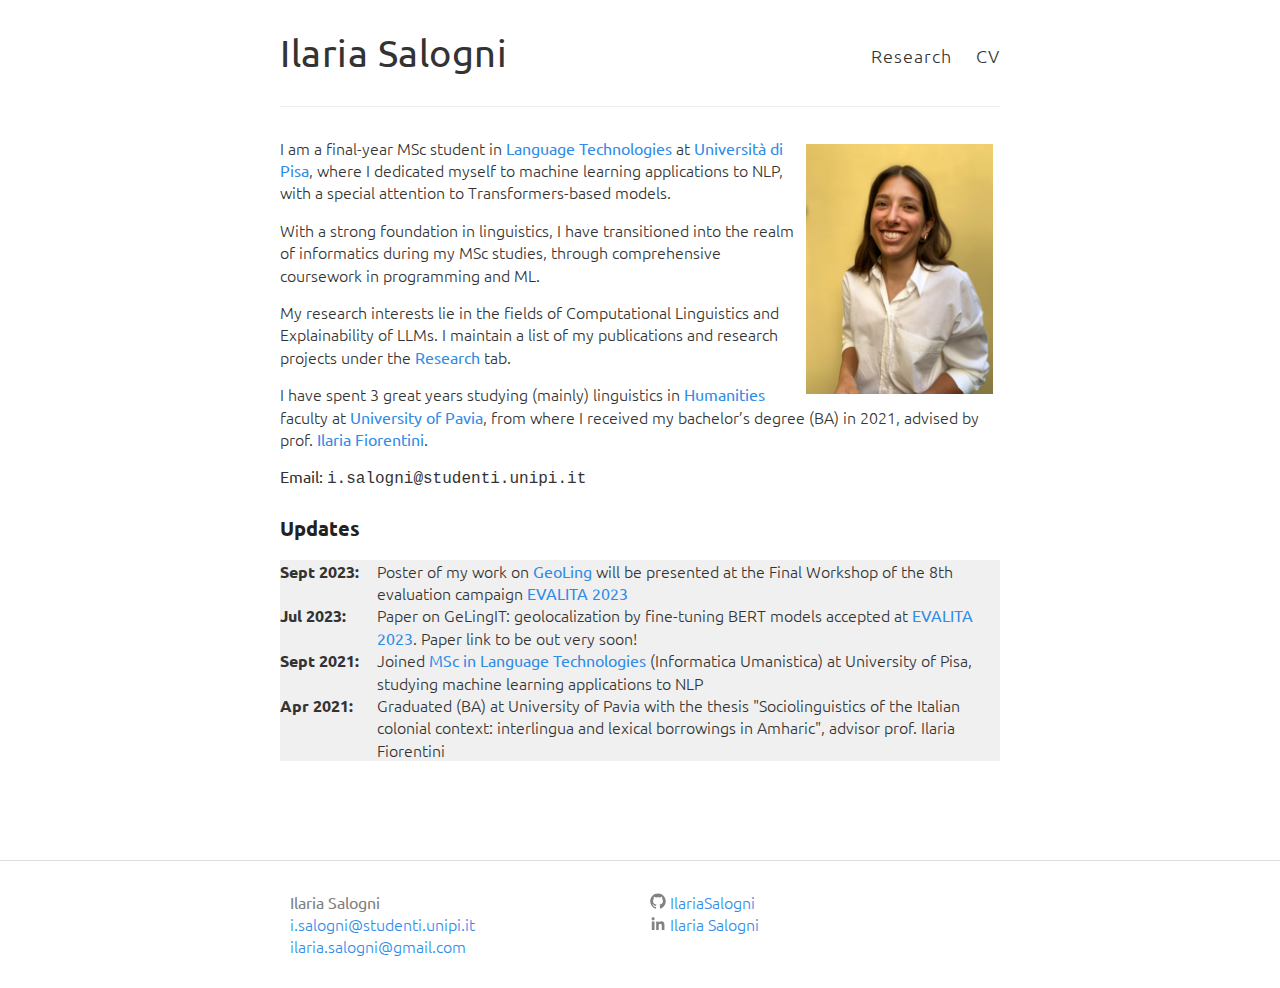
==== index.html @ 6241a62d "Update index.html" ====
<!DOCTYPE html>
<html>
  <head>
    <title>Ilaria Salogni</title>
    <base target="_blank">

        <meta charset="utf-8" />
    <meta content='text/html; charset=utf-8' http-equiv='Content-Type'>
    <meta http-equiv='X-UA-Compatible' content='IE=edge'>
    <meta name='viewport' content='width=device-width, initial-scale=1.0, maximum-scale=1.0'>    
    <meta name="author" content="Ilaria Salogni" />


    <link rel="stylesheet" type="text/css" href="styles.css" />
    <link href="https://fonts.googleapis.com/css?family=Ubuntu:300,400,300italic,400italic|Raleway:500,100,300" rel="stylesheet">
    <link rel="alternate" type="application/rss+xml" title="Ilaria Salogni - MSc Student in Language Technologies, Università di Pisa" href="/feed.xml" />
    <link rel="icon" type="image/png" href="files/@macadammonkey.jpg">
    <!-- Created with Jekyll Now - http://github.com/barryclark/jekyll-now -->
  </head>

  <body>
    <div class="wrapper-masthead">
      <div class="container">
        <header class="masthead clearfix">
          
          <div class="site-info">
            <h1 class="site-name"><a href="/" target="_self">Ilaria Salogni</a></h1>
          </div>

          <nav>
            <!-- <a href="/about" target="_self">About</a> -->
            <a href="/research" target="_self">Research</a>
            <a href="/files/CV.pdf">CV</a>
          </nav>
        </header>
      </div>
    </div>

    <div id="main" role="main" class="container">
      <article class="page">

  <h1></h1>

  <div class="entry">
    <p><img src="/files/profileUpdated.jpeg" alt="Profile Picture" style="float: right;margin-right: 7px;margin-top: 7px;margin-left: 7px;height: 250px;border: 5" />
      I am a final-year MSc student in <a href="https://infouma.fileli.unipi.it/laurea-magistrale/percorsi-formativi/tlin/">Language Technologies</a> at  <a href="https://www.unipi.it/">Università di Pisa</a>, where I dedicated myself to machine learning applications to NLP, with a special attention to Transformers-based models. 
      <p>With a strong foundation in linguistics, I have transitioned into the realm of informatics during my MSc studies, through comprehensive coursework in programming and ML. </p>
      <p> My research interests lie in the fields of Computational Linguistics and Explainability of LLMs. I maintain a list of my publications and research projects under the <a href="https://archiki.github.io/research" target="_self">Research</a> tab. </p>
      <p>I have spent 3 great years studying (mainly) linguistics in <a href="https://studiumanistici.unipv.it/?pagina=p&titolo=Lettere">Humanities</a> faculty at <a href="https://educationaround.org/unipv/">University of Pavia</a>, from where I received my bachelor’s degree (BA) in 2021, advised by prof. <a href="https://studiumanistici.unipv.it/?pagina=docenti&id=2396"  target="_self">Ilaria Fiorentini</a>. </p>

<p><strong>Email:</strong> <tt>i.salogni@studenti.unipi.it</tt></p>

<h3 id="updates">Updates</h3>


<div style="height:250px;overflow:auto;">
<table bgcolor=#F0F0F0>
<col width="100px" />
<col width="650px" />

<tr><td><b>Sept 2023:</b></td><td>Poster of my work on <a href="https://github.com/IlariaSalogni/GeoLing/blob/main/SalogniEvalita.pdf">GeoLing</a> will be presented at the Final Workshop of the 8th evaluation campaign <a href="https://www.evalita.it/campaigns/evalita-2023/"> EVALITA 2023</a></td></tr>
<tr><td><b>Jul 2023:</b></td><td>Paper on GeLingIT: geolocalization by fine-tuning BERT models accepted at <a href="https://www.evalita.it/">EVALITA 2023</a>. Paper link to be out very soon!</td></tr>
<tr><td><b>Sept 2021:</b></td><td>Joined <a href="https://www.cse.iitb.ac.in/~pjyothi/csalt/">MSc in Language Technologies</a>  (Informatica Umanistica) at University of Pisa, studying machine learning applications to NLP</td></tr>
<tr><td><b>Apr 2021:</b></td><td>Graduated (BA) at University of Pavia with the thesis "Sociolinguistics of the Italian colonial context: interlingua and lexical borrowings in Amharic", advisor prof. Ilaria Fiorentini</td></tr>
</table></div>


  </div>
</article>

    </div>



<div class="wrapper-footer">
      <div class="container">
        <footer class="footer">
<!-- <div style="float:left;color:#808080">Ilaria Salogni<br style="clear:both" /> </div> -->
<div class="row">
<div class="column"><a style="float:left;color:#808080"><span>Ilaria Salogni</span></a>
<br style="clear:both" />
<a href="mailto:i.salogni@studenti.unipi.it" style="float:left;font-weight:lighter;"><span>i.salogni@studenti.unipi.it</span></a>
<br style="clear:both" />
<a href="mailto:ilaria.salogni@gmail.com" style="float:left;font-weight:lighter;"><span>ilaria.salogni@gmail.com</span></a>
</div>
<!-- <div class="row"> -->
<div class="column">
<a href="https://github.com/IlariaSalogni" style="float:left;font-weight:lighter;"><span class="icon icon--github"><svg x="0px" y="0px" width="16px" height="16px" viewBox="0 0 16 16"><path fill="#828282" d="M7.999,0.431c-4.285,0-7.76,3.474-7.76,7.761 c0,3.428,2.223,6.337,5.307,7.363c0.388,0.071,0.53-0.168,0.53-0.374c0-0.184-0.007-0.672-0.01-1.32 c-2.159,0.469-2.614-1.04-2.614-1.04c-0.353-0.896-0.862-1.135-0.862-1.135c-0.705-0.481,0.053-0.472,0.053-0.472 c0.779,0.055,1.189,0.8,1.189,0.8c0.692,1.186,1.816,0.843,2.258,0.645c0.071-0.502,0.271-0.843,0.493-1.037 C4.86,11.425,3.049,10.76,3.049,7.786c0-0.847,0.302-1.54,0.799-2.082C3.768,5.507,3.501,4.718,3.924,3.65 c0,0,0.652-0.209,2.134,0.796C6.677,4.273,7.34,4.187,8,4.184c0.659,0.003,1.323,0.089,1.943,0.261 c1.482-1.004,2.132-0.796,2.132-0.796c0.423,1.068,0.157,1.857,0.077,2.054c0.497,0.542,0.798,1.235,0.798,2.082 c0,2.981-1.814,3.637-3.543,3.829c0.279,0.24,0.527,0.713,0.527,1.437c0,1.037-0.01,1.874-0.01,2.129 c0,0.208,0.14,0.449,0.534,0.373c3.081-1.028,5.302-3.935,5.302-7.362C15.76,3.906,12.285,0.431,7.999,0.431z"/></svg>
</span><span class="username">IlariaSalogni</span></a>
<br style="clear:both" />
<a href="https://www.linkedin.com/in/ilaria-salogni-6099b8206/" style="float:left;font-weight:lighter;"><span class="icon icon--linkedin"><svg  x="0px" y="0px" width="16px" height="16px" viewBox="0 -20 512 512"><path fill="#828282" d="M150.65,100.682c0,27.992-22.508,50.683-50.273,50.683c-27.765,0-50.273-22.691-50.273-50.683
    C50.104,72.691,72.612,50,100.377,50C128.143,50,150.65,72.691,150.65,100.682z M143.294,187.333H58.277V462h85.017V187.333z
    M279.195,187.333h-81.541V462h81.541c0,0,0-101.877,0-144.181c0-38.624,17.779-61.615,51.807-61.615
    c31.268,0,46.289,22.071,46.289,61.615c0,39.545,0,144.181,0,144.181h84.605c0,0,0-100.344,0-173.915
    s-41.689-109.131-99.934-109.131s-82.768,45.369-82.768,45.369V187.333z"/></svg></span><span class="username">&nbsp;Ilaria Salogni</span></a>
<br style="clear:both" />

</div>
</div>


        </footer>
      </div>
    </div>
   

  </body>
</html>
---- styles.css ----
/***************/
/* MEYER RESET */
/***************/
html, body, div, span, applet, object, iframe,
h1, h2, h3, h4, h5, h6, p, blockquote, pre,
a, abbr, acronym, address, big, cite, code,
del, dfn, em, img, ins, kbd, q, s, samp,
small, strike, strong, sub, sup, tt, var,
b, u, i, center,
dl, dt, dd, ol, ul, li,
fieldset, form, label, legend,
table, caption, tbody, tfoot, thead, tr, th, td,
article, aside, canvas, details, embed,
figure, figcaption, footer, header, hgroup,
menu, nav, output, ruby, section, summary,
time, mark, audio, video {
  margin: 0;
  padding: 0;
  border: 0;
  font-size: 100%;
  font: inherit;
  vertical-align: baseline;
}

article, aside, details, figcaption, figure,
footer, header, hgroup, menu, nav, section {
  display: block;
}

body {
  line-height: 1;
}

ol, ul {
  list-style: none;
}

blockquote, q {
  quotes: none;
}

blockquote:before, blockquote:after,
q:before, q:after {
  content: '';
  content: none;
}

table {
  border-collapse: collapse;
  border-spacing: 0;
}

*, *:before, *:after {
  -moz-box-sizing: border-box;
  -webkit-box-sizing: border-box;
  box-sizing: border-box;
}

/**************/
/* BASE RULES */
/**************/
html {
  font-size: 100%;
}
font-family: 'Ubuntu', serif;
@font-face {
	font-family: 'Ubuntu';
}

@font-face {
	font-family: 'Ubuntu';
}

body {
  background: #fff;
  font: 16px/1.4 'Ubuntu';
  font-weight: lighter;
  color: #333;
}

.container {
  margin: 0 auto;
  max-width: 740px;
  padding: 0 10px;
  width: 100%;
}



h1, h2, h3, h4, h5, h6 {
  font-family: 'Ubuntu';
  color: #222;
  font-weight: bold;
  line-height: 1.7;
  margin: 1em 0 15px;
  padding: 0;
}
@media screen and (max-width: 640px) {
  h1, h2, h3, h4, h5, h6 {
    line-height: 1.4;
  }
}

h1 {
  font-size: 30px;
}
h1 a {
  color: inherit;
}

h2 {
  font-size: 24px;
}

h3 {
  font-size: 20px;
}

h4 {
  font-size: 18px;
  color: #666;
}


p {
  margin: 15px 0;
}

a {
  color: #318CE7; 
  /*#007bff;*/
  text-decoration: none;
  font-weight: bolder;
  cursor: pointer;
}
a:hover, a:active {
  color: #0039a6;
  font-weight: bold;
  text-decoration: none; 
  /*#4183C4;*/
}

tt {
  font-family: "Lucida Console", "Menlo", "Monaco", "Courier",
               monospace;
}


ul, ol {
  margin: 15px 0;
  padding-left: 30px;
}

ul {
  list-style-type: disc;
}

ol {
  list-style-type: decimal;
}

ol ul, ul ol, ul ul, ol ol {
  margin: 0;
}

ul ul, ol ul {
  list-style-type: circle;
}

em, i {
  font-style: italic;
}

sc {
  font-variant-caps: small-caps;
}  

small {
  font-size: smaller;
}

strong {
  font-weight: bolder;
}

b {
  font-weight: bold;
}
.column {
  float: left;
  /*width:-webkit-calc(35% - (30px / 2));width:calc(35% - (30px / 2))*/
  width: 50%;
  padding: 10px;
}

/* On screens that are 992px wide or less, go from four columns to two columns */
/* On screens that are 600px wide or less, make the columns stack on top of each other instead of next to each other */
@media screen and (max-width: 600px) {
  .column {
    width: 100%;
    padding: 10px;
  }
}



/* Clear floats after the columns */
.row:after {
  content: "";
  display: table;
  clear: both;
}

img {
  max-width: 100%;
}

.gmnoprint img {
  max-width: none;
}

.date {
  font-style: italic;
  color: #666;
}

::-moz-selection {
  color: #000;
  background: #eee;
}

::selection {
  color: #000;
  background: #eee;
}

.clearfix:before,
.clearfix:after {
  content: " ";
  display: table;
}

.clearfix:after {
  clear: both;
}

/*********************/
/* LAYOUT / SECTIONS */
/*********************/
.wrapper-masthead {
  margin-bottom: 30px;
}

.masthead {
  padding: 20px 0;
  border-bottom: 1px solid #eee;
}
@media screen and (max-width: 640px) {
  .masthead {
    text-align: center;
  }
}

.site-avatar {
  float: left;
  width: 70px;
  height: 70px;
  margin-right: 15px;
}
@media screen and (max-width: 640px) {
  .site-avatar {
    float: none;
    display: block;
    margin: 0 auto;
  }
}
.site-avatar img {
  border-radius: 5px;
}

.site-info {
  float: left;
}
@media screen and (max-width: 640px) {
  .site-info {
    float: none;
    display: block;
    margin: 0 auto;
  }
}

.site-name {
  margin: 0;
  color: #333;
  cursor: pointer;
  font-family: 'Ubuntu';
  font-weight: 300;
  font-size: 38px;
  letter-spacing: 0.5px;
}

.site-description {
  margin: -5px 0 0 0;
  color: #666;
  font-size: 16px;
}
@media screen and (max-width: 640px) {
  .site-description {
    margin: 3px 0;
  }
}

nav {
  float: right;
  margin-top: 23px;
  font-family: 'Ubuntu';
  font-size: 18px;
}
@media screen and (max-width: 640px) {
  nav {
    float: none;
    margin-top: 9px;
    display: block;
    font-size: 16px;
  }
}
nav a {
  margin-left: 20px;
  color: #333;
  text-align: right;
  font-weight: 300;
  letter-spacing: 1px;
}
@media screen and (max-width: 640px) {
  nav a {
    margin: 0 10px;
    color: #318CE7;
  }
}

.posts > .post {
  padding-bottom: 2em;
  border-bottom: 1px solid #eee;
}

.posts > .post:last-child {
  padding-bottom: 1em;
  border-bottom: none;
}

.post blockquote {
  margin: 1.8em .8em;
  border-left: 2px solid #666;
  padding: 0.1em 1em;
  color: #666;
  font-size: 22px;
  font-style: italic;
}
.post .comments {
  margin-top: 10px;
}
.post .read-more {
  text-transform: uppercase;
  font-size: 15px;
}

.wrapper-footer {
  margin-top: 50px;
  border-top: 1px solid #ddd;
  background-color: #fff;
}

footer {
  padding: 20px 0;
  text-align: center;
  font-weight: lighter;
}

.highlight {
  background-color: #efefef;
  padding: 7px 7px 7px 10px;
  border: 1px solid #ddd;
  -moz-box-shadow: 3px 3px rgba(0, 0, 0, 0.1);
  -webkit-box-shadow: 3px 3px rgba(0, 0, 0, 0.1);
  box-shadow: 3px 3px rgba(0, 0, 0, 0.1);
  margin: 20px 0 20px 0;
  overflow: scroll;
}

.button {
  background-color: #318CE7; /* Green */
  border: none;
  color: white;
  padding: 3px 12px;
  text-align: center;
  text-decoration: none;
  display: inline-block;
  font-size: 14px;
  margin: 1px 1px;
  border-radius: 8px;
  transition-duration: 0.4s;
  cursor: pointer;
}

.button1 {
  background-color: maroon; 
  color: white; 
  border: 2px solid #318CE7;
}

.button1:hover {
  background-color: maroon;
  color: white;
  font-weight:bolder;
}

.button2 {
  background-color: #c9620c; 
  color: white; 
  cursor: auto;
  border: 4px solid #c9620c;
}


code {
  font-family: 'Bitstream Vera Sans Mono','Courier', monospace;
}

.highlight .c {
  color: #586E75;
}

/* Comment */
.highlight .err {
  color: #93A1A1;
}

/* Error */
.highlight .g {
  color: #93A1A1;
}

/* Generic */
.highlight .k {
  color: #859900;
}

/* Keyword */
.highlight .l {
  color: #93A1A1;
}

/* Literal */
.highlight .n {
  color: #93A1A1;
}

/* Name */
.highlight .o {
  color: #859900;
}

/* Operator */
.highlight .x {
  color: #CB4B16;
}

/* Other */
.highlight .p {
  color: #93A1A1;
}

/* Punctuation */
.highlight .cm {
  color: #586E75;
}

/* Comment.Multiline */
.highlight .cp {
  color: #859900;
}

/* Comment.Preproc */
.highlight .c1 {
  color: #586E75;
}

/* Comment.Single */
.highlight .cs {
  color: #859900;
}

/* Comment.Special */
.highlight .gd {
  color: #2AA198;
}

/* Generic.Deleted */
.highlight .ge {
  color: #93A1A1;
  font-style: italic;
}

/* Generic.Emph */
.highlight .gr {
  color: #DC322F;
}

/* Generic.Error */
.highlight .gh {
  color: #CB4B16;
}

/* Generic.Heading */
.highlight .gi {
  color: #859900;
}

/* Generic.Inserted */
.highlight .go {
  color: #93A1A1;
}

/* Generic.Output */
.highlight .gp {
  color: #93A1A1;
}

/* Generic.Prompt */
.highlight .gs {
  color: #93A1A1;
  font-weight: bold;
}

/* Generic.Strong */
.highlight .gu {
  color: #CB4B16;
}

/* Generic.Subheading */
.highlight .gt {
  color: #93A1A1;
}

/* Generic.Traceback */
.highlight .kc {
  color: #CB4B16;
}

/* Keyword.Constant */
.highlight .kd {
  color: #268BD2;
}

/* Keyword.Declaration */
.highlight .kn {
  color: #859900;
}

/* Keyword.Namespace */
.highlight .kp {
  color: #859900;
}

/* Keyword.Pseudo */
.highlight .kr {
  color: #268BD2;
}

/* Keyword.Reserved */
.highlight .kt {
  color: #DC322F;
}

/* Keyword.Type */
.highlight .ld {
  color: #93A1A1;
}

/* Literal.Date */
.highlight .m {
  color: #2AA198;
}

/* Literal.Number */
.highlight .s {
  color: #2AA198;
}

/* Literal.String */
.highlight .na {
  color: #93A1A1;
}

/* Name.Attribute */
.highlight .nb {
  color: #B58900;
}

/* Name.Builtin */
.highlight .nc {
  color: #268BD2;
}

/* Name.Class */
.highlight .no {
  color: #CB4B16;
}

/* Name.Constant */
.highlight .nd {
  color: #268BD2;
}

/* Name.Decorator */
.highlight .ni {
  color: #CB4B16;
}

/* Name.Entity */
.highlight .ne {
  color: #CB4B16;
}

/* Name.Exception */
.highlight .nf {
  color: #268BD2;
}

/* Name.Function */
.highlight .nl {
  color: #93A1A1;
}

/* Name.Label */
.highlight .nn {
  color: #93A1A1;
}

/* Name.Namespace */
.highlight .nx {
  color: #555;
}

/* Name.Other */
.highlight .py {
  color: #93A1A1;
}

/* Name.Property */
.highlight .nt {
  color: #268BD2;
}

/* Name.Tag */
.highlight .nv {
  color: #268BD2;
}

/* Name.Variable */
.highlight .ow {
  color: #859900;
}

/* Operator.Word */
.highlight .w {
  color: #93A1A1;
}

/* Text.Whitespace */
.highlight .mf {
  color: #2AA198;
}

/* Literal.Number.Float */
.highlight .mh {
  color: #2AA198;
}

/* Literal.Number.Hex */
.highlight .mi {
  color: #2AA198;
}

/* Literal.Number.Integer */
.highlight .mo {
  color: #2AA198;
}

/* Literal.Number.Oct */
.highlight .sb {
  color: #586E75;
}

/* Literal.String.Backtick */
.highlight .sc {
  color: #2AA198;
}

/* Literal.String.Char */
.highlight .sd {
  color: #93A1A1;
}

/* Literal.String.Doc */
.highlight .s2 {
  color: #2AA198;
}

/* Literal.String.Double */
.highlight .se {
  color: #CB4B16;
}

/* Literal.String.Escape */
.highlight .sh {
  color: #93A1A1;
}

/* Literal.String.Heredoc */
.highlight .si {
  color: #2AA198;
}

/* Literal.String.Interpol */
.highlight .sx {
  color: #2AA198;
}

/* Literal.String.Other */
.highlight .sr {
  color: #DC322F;
}

/* Literal.String.Regex */
.highlight .s1 {
  color: #2AA198;
}

/* Literal.String.Single */
.highlight .ss {
  color: #2AA198;
}

/* Literal.String.Symbol */
.highlight .bp {
  color: #268BD2;
}

/* Name.Builtin.Pseudo */
.highlight .vc {
  color: #268BD2;
}

/* Name.Variable.Class */
.highlight .vg {
  color: #268BD2;
}

/* Name.Variable.Global */
.highlight .vi {
  color: #268BD2;
}

/* Name.Variable.Instance */
.highlight .il {
  color: #2AA198;
}

/* Literal.Number.Integer.Long */
.svg-icon {
  width: 40px;
  height: 40px;
  display: inline-block;
}
.svg-icon.dribbble {
  background-image: url([data-uri]);
}
.svg-icon.email {
  background-image: url([data-uri]);
}
.svg-icon.facebook {
  background-image: url([data-uri]);
}
.svg-icon.flickr {
  background-image: url([data-uri]);
}
.svg-icon.github {
  background-image: url([data-uri]);
}
.svg-icon.instagram {
  background-image: url([data-uri]);
}
.svg-icon.linkedin {
  background-image: url([data-uri]);
}
.svg-icon.pinterest {
  background-image: url([data-uri]);
}
.svg-icon.rss {
  background-image: url([data-uri]);
}
.svg-icon.stackoverflow {
  background-image: url([data-uri]);
}
.svg-icon.twitter {
  background-image: url([data-uri]);
}
.svg-icon.youtube {
  background-image: url([data-uri]);
}
.svg-icon.googleplus {
  background-image: url([data-uri]);
}
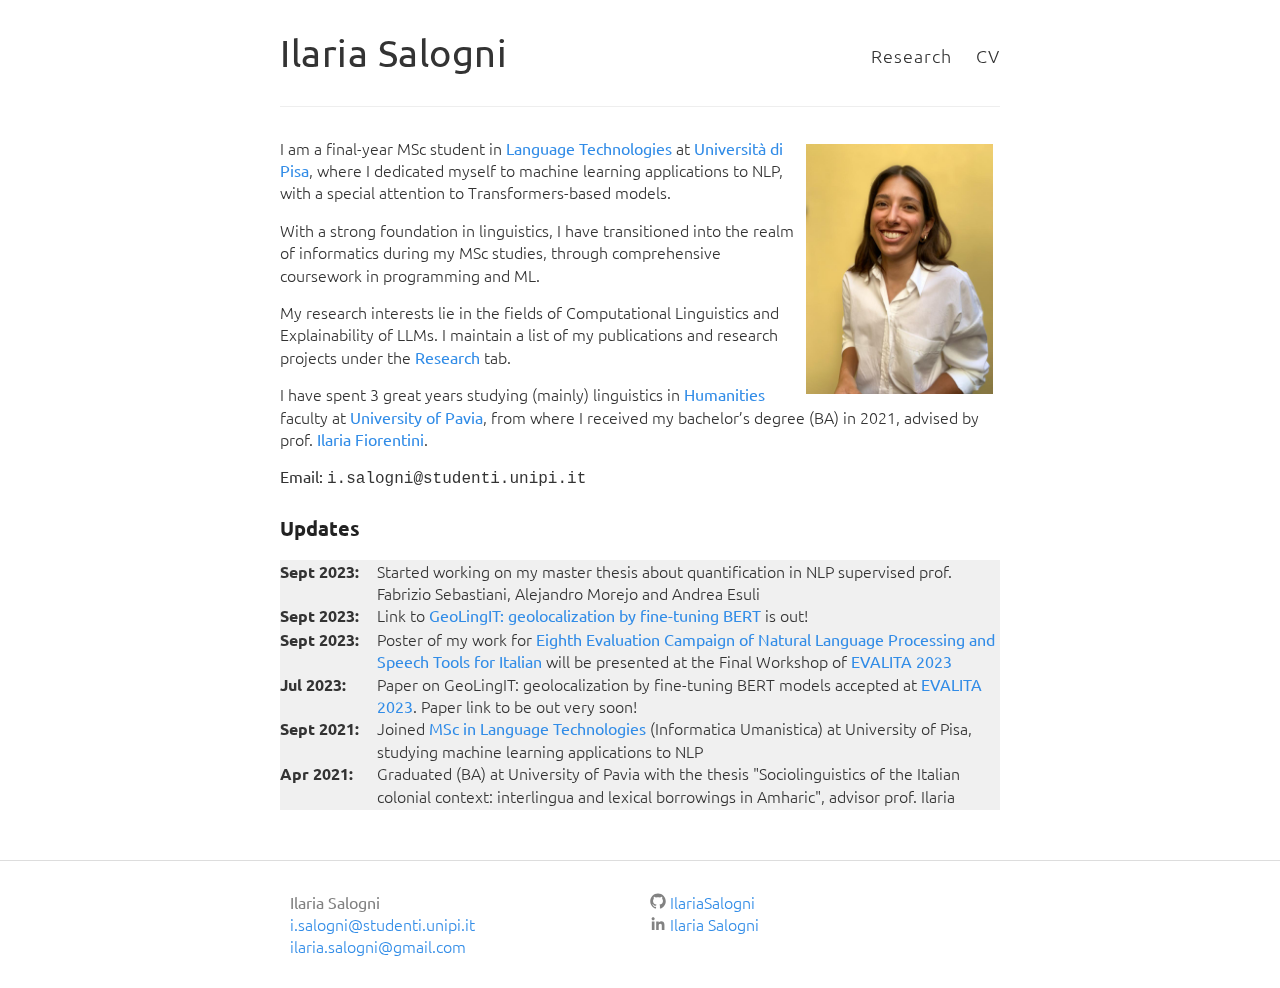
==== commit c522fcfd: "Update index.html" ====
--- a/index.html
+++ b/index.html
@@ -58,8 +58,10 @@
 <col width="100px" />
 <col width="650px" />
 
-<tr><td><b>Sept 2023:</b></td><td>Poster of my work on <a href="https://github.com/IlariaSalogni/GeoLing/blob/main/SalogniEvalita.pdf">GeoLing</a> will be presented at the Final Workshop of the 8th evaluation campaign <a href="https://www.evalita.it/campaigns/evalita-2023/"> EVALITA 2023</a></td></tr>
-<tr><td><b>Jul 2023:</b></td><td>Paper on GeLingIT: geolocalization by fine-tuning BERT models accepted at <a href="https://www.evalita.it/">EVALITA 2023</a>. Paper link to be out very soon!</td></tr>
+<tr><td><b>Sept 2023:</b></td><td>Started working on my master thesis about quantification in NLP supervised prof. Fabrizio Sebastiani, Alejandro Morejo and Andrea Esuli</td></tr>
+<tr><td><b>Sept 2023:</b></td><td> Link to <a href="https://ceur-ws.org/Vol-3473/paper17.pdf">GeoLingIT: geolocalization by fine-tuning BERT</a> is out!</td></tr>
+<tr><td><b>Sept 2023:</b></td><td>Poster of my work for <a href="https://ceur-ws.org/Vol-3473/">Eighth Evaluation Campaign of Natural Language Processing and Speech Tools for Italian</a> will be presented at the Final Workshop of <a href="https://www.evalita.it/campaigns/evalita-2023/">EVALITA 2023</a></td></tr>
+<tr><td><b>Jul 2023:</b></td><td>Paper on GeoLingIT: geolocalization by fine-tuning BERT models accepted at <a href="https://www.evalita.it/">EVALITA 2023</a>. Paper link to be out very soon!</td></tr>
 <tr><td><b>Sept 2021:</b></td><td>Joined <a href="https://www.cse.iitb.ac.in/~pjyothi/csalt/">MSc in Language Technologies</a>  (Informatica Umanistica) at University of Pisa, studying machine learning applications to NLP</td></tr>
 <tr><td><b>Apr 2021:</b></td><td>Graduated (BA) at University of Pavia with the thesis "Sociolinguistics of the Italian colonial context: interlingua and lexical borrowings in Amharic", advisor prof. Ilaria Fiorentini</td></tr>
 </table></div>
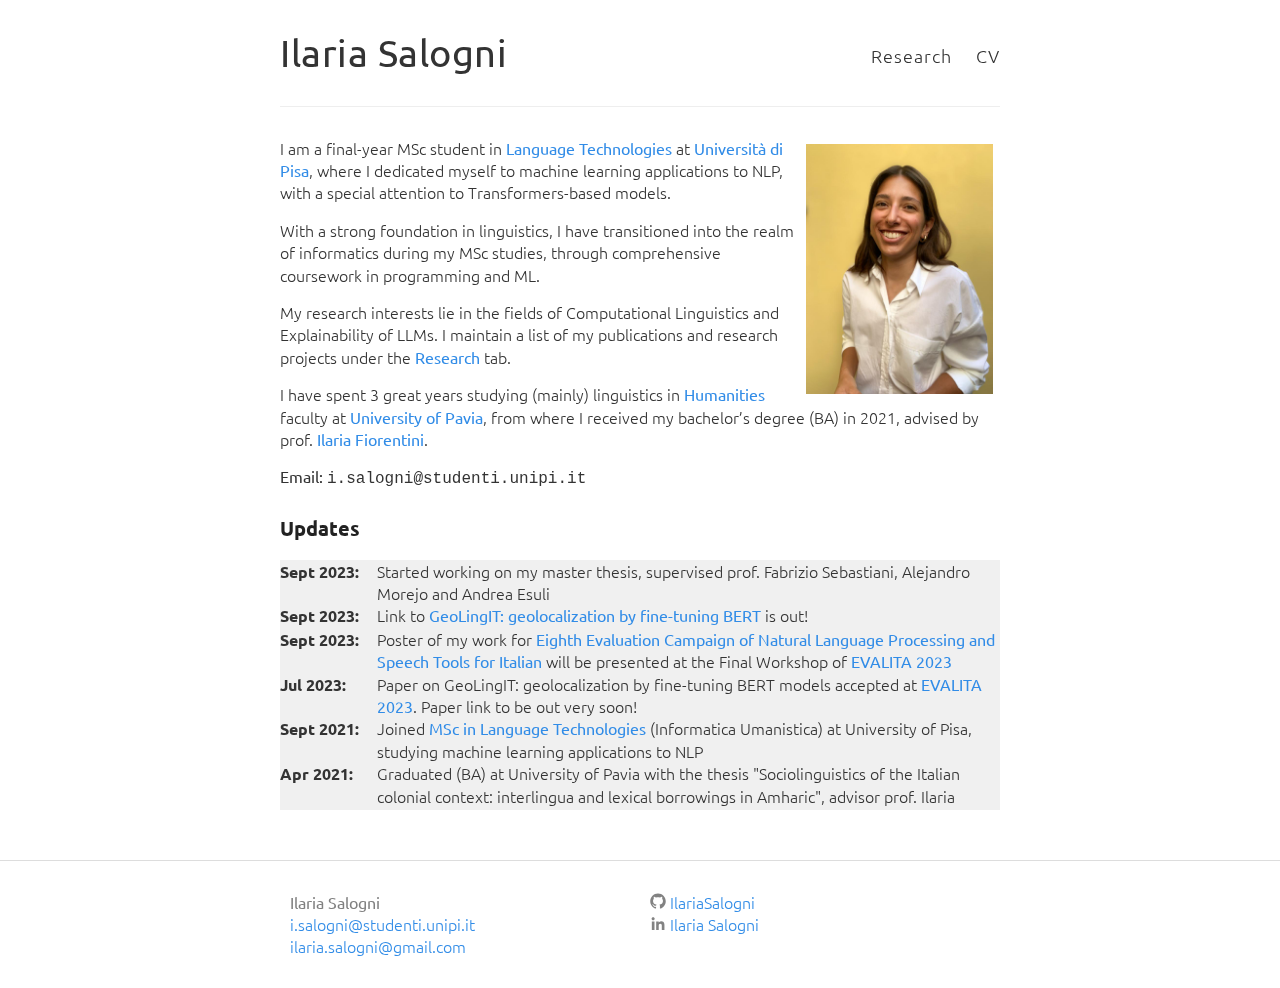
==== commit a372bbb3: "Update index.html" ====
--- a/index.html
+++ b/index.html
@@ -58,7 +58,7 @@
 <col width="100px" />
 <col width="650px" />
 
-<tr><td><b>Sept 2023:</b></td><td>Started working on my master thesis about quantification in NLP supervised prof. Fabrizio Sebastiani, Alejandro Morejo and Andrea Esuli</td></tr>
+<tr><td><b>Sept 2023:</b></td><td>Started working on my master thesis, supervised prof. Fabrizio Sebastiani, Alejandro Morejo and Andrea Esuli</td></tr>
 <tr><td><b>Sept 2023:</b></td><td> Link to <a href="https://ceur-ws.org/Vol-3473/paper17.pdf">GeoLingIT: geolocalization by fine-tuning BERT</a> is out!</td></tr>
 <tr><td><b>Sept 2023:</b></td><td>Poster of my work for <a href="https://ceur-ws.org/Vol-3473/">Eighth Evaluation Campaign of Natural Language Processing and Speech Tools for Italian</a> will be presented at the Final Workshop of <a href="https://www.evalita.it/campaigns/evalita-2023/">EVALITA 2023</a></td></tr>
 <tr><td><b>Jul 2023:</b></td><td>Paper on GeoLingIT: geolocalization by fine-tuning BERT models accepted at <a href="https://www.evalita.it/">EVALITA 2023</a>. Paper link to be out very soon!</td></tr>
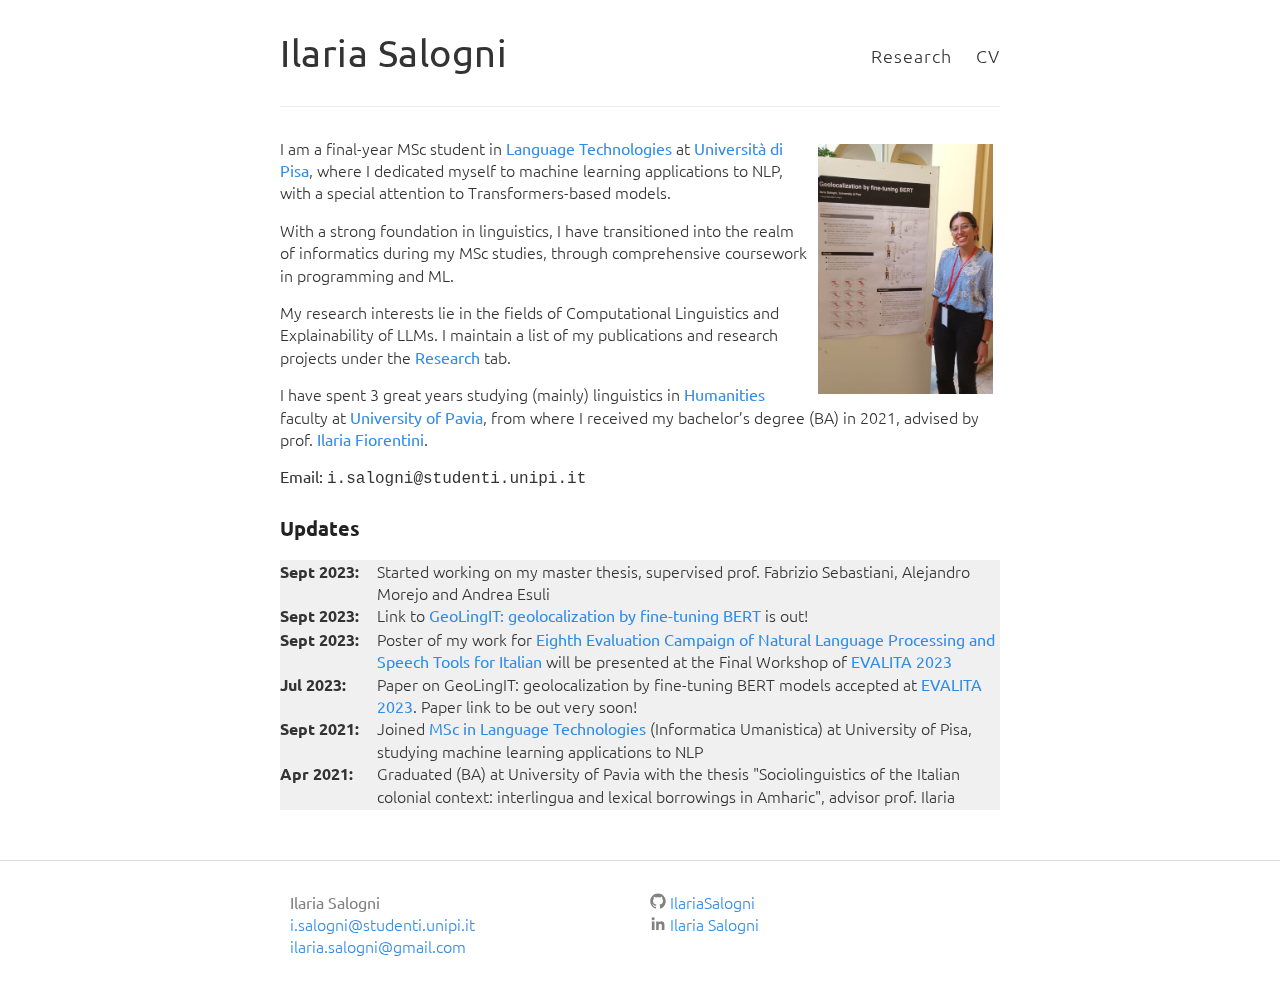
==== commit d9dbe8ce: "Update index.html" ====
--- a/index.html
+++ b/index.html
@@ -42,7 +42,7 @@
   <h1></h1>
 
   <div class="entry">
-    <p><img src="/files/profileUpdated.jpeg" alt="Profile Picture" style="float: right;margin-right: 7px;margin-top: 7px;margin-left: 7px;height: 250px;border: 5" />
+    <p><img src="/files/Evalita.jpeg" alt="Profile Picture" style="float: right;margin-right: 7px;margin-top: 7px;margin-left: 7px;height: 250px;border: 5" />
       I am a final-year MSc student in <a href="https://infouma.fileli.unipi.it/laurea-magistrale/percorsi-formativi/tlin/">Language Technologies</a> at  <a href="https://www.unipi.it/">Università di Pisa</a>, where I dedicated myself to machine learning applications to NLP, with a special attention to Transformers-based models. 
       <p>With a strong foundation in linguistics, I have transitioned into the realm of informatics during my MSc studies, through comprehensive coursework in programming and ML. </p>
       <p> My research interests lie in the fields of Computational Linguistics and Explainability of LLMs. I maintain a list of my publications and research projects under the <a href="https://archiki.github.io/research" target="_self">Research</a> tab. </p>
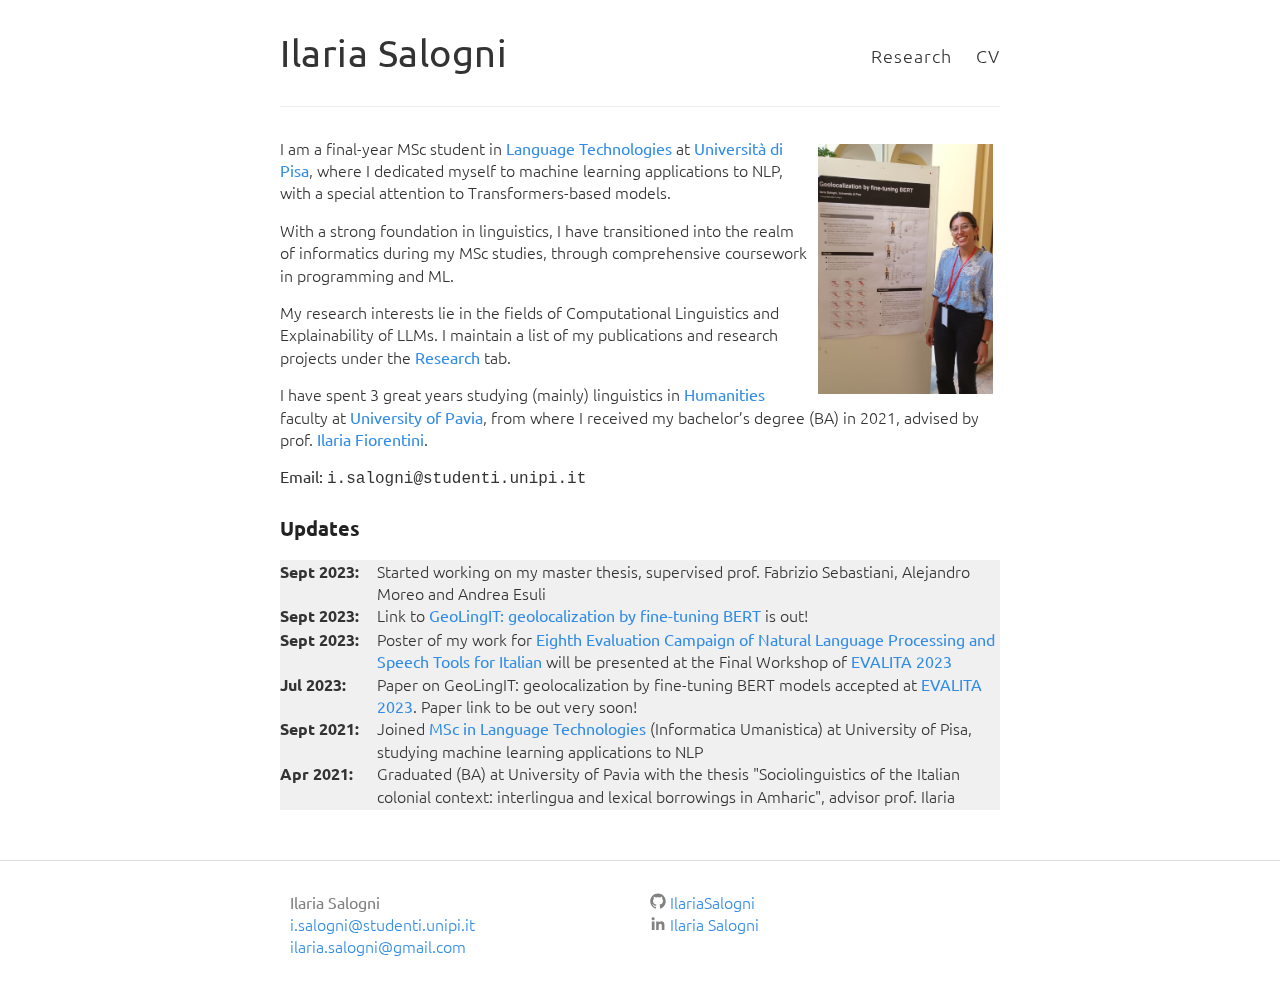
==== commit 502c61a4: "Update index.html" ====
--- a/index.html
+++ b/index.html
@@ -58,7 +58,7 @@
 <col width="100px" />
 <col width="650px" />
 
-<tr><td><b>Sept 2023:</b></td><td>Started working on my master thesis, supervised prof. Fabrizio Sebastiani, Alejandro Morejo and Andrea Esuli</td></tr>
+<tr><td><b>Sept 2023:</b></td><td>Started working on my master thesis, supervised prof. Fabrizio Sebastiani, Alejandro Moreo and Andrea Esuli</td></tr>
 <tr><td><b>Sept 2023:</b></td><td> Link to <a href="https://ceur-ws.org/Vol-3473/paper17.pdf">GeoLingIT: geolocalization by fine-tuning BERT</a> is out!</td></tr>
 <tr><td><b>Sept 2023:</b></td><td>Poster of my work for <a href="https://ceur-ws.org/Vol-3473/">Eighth Evaluation Campaign of Natural Language Processing and Speech Tools for Italian</a> will be presented at the Final Workshop of <a href="https://www.evalita.it/campaigns/evalita-2023/">EVALITA 2023</a></td></tr>
 <tr><td><b>Jul 2023:</b></td><td>Paper on GeoLingIT: geolocalization by fine-tuning BERT models accepted at <a href="https://www.evalita.it/">EVALITA 2023</a>. Paper link to be out very soon!</td></tr>
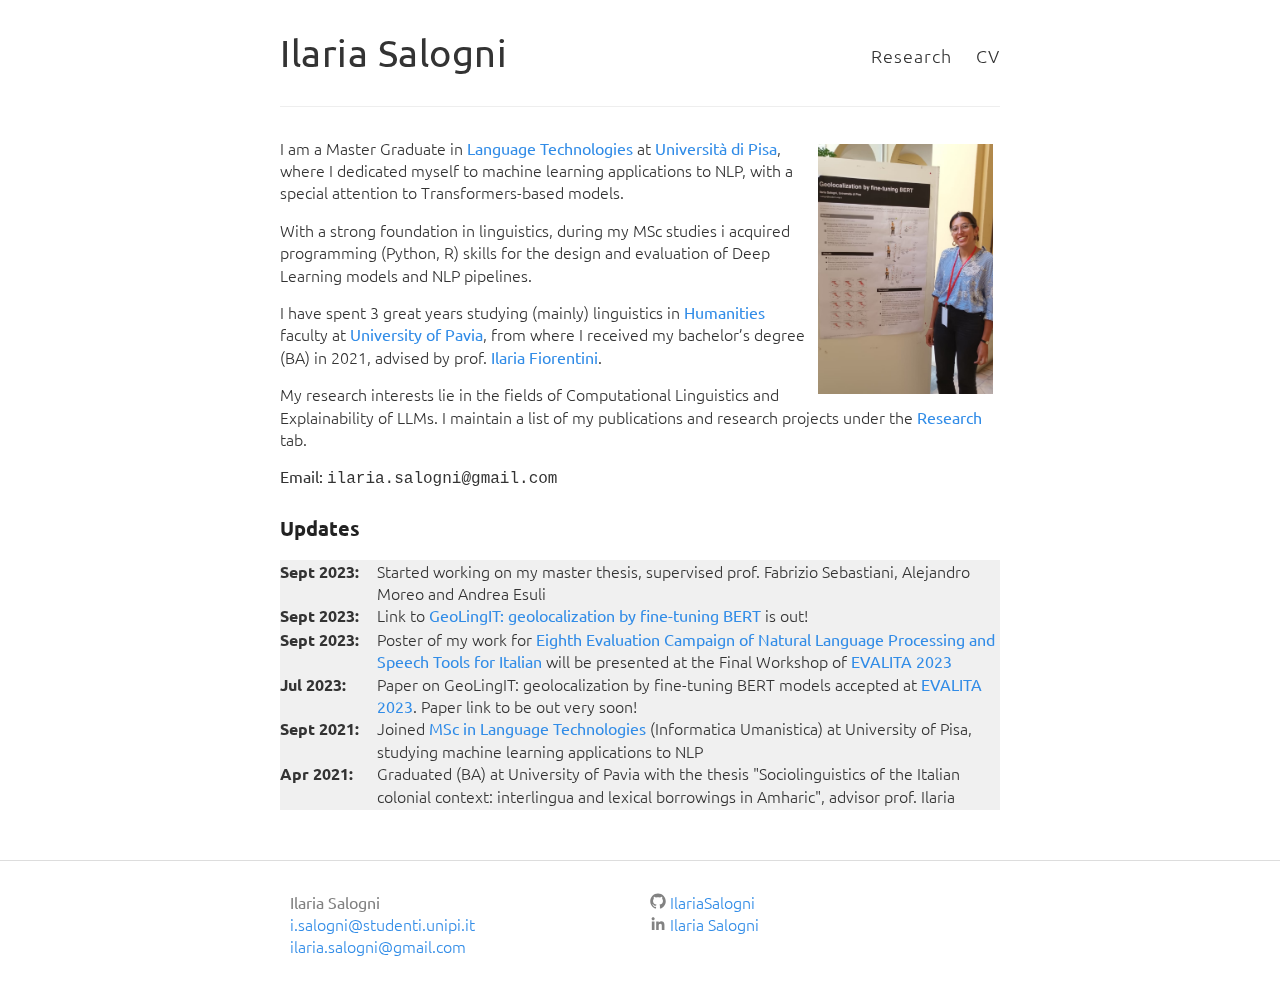
==== commit 6ee80b8b: "Update index.html" ====
--- a/index.html
+++ b/index.html
@@ -1,6 +1,7 @@
 <!DOCTYPE html>
 <html>
   <head>
+    <meta name="google-site-verification" content="y2NMCva9keLkUpnFNCTe9Fqhd9E2wi43T36ETc-y5DM" />
     <title>Ilaria Salogni</title>
     <base target="_blank">
 
@@ -43,12 +44,12 @@
 
   <div class="entry">
     <p><img src="/files/Evalita.jpeg" alt="Profile Picture" style="float: right;margin-right: 7px;margin-top: 7px;margin-left: 7px;height: 250px;border: 5" />
-      I am a final-year MSc student in <a href="https://infouma.fileli.unipi.it/laurea-magistrale/percorsi-formativi/tlin/">Language Technologies</a> at  <a href="https://www.unipi.it/">Università di Pisa</a>, where I dedicated myself to machine learning applications to NLP, with a special attention to Transformers-based models. 
-      <p>With a strong foundation in linguistics, I have transitioned into the realm of informatics during my MSc studies, through comprehensive coursework in programming and ML. </p>
+      I am a Master Graduate in <a href="https://infouma.fileli.unipi.it/laurea-magistrale/percorsi-formativi/tlin/">Language Technologies</a> at  <a href="https://www.unipi.it/">Università di Pisa</a>, where I dedicated myself to machine learning applications to NLP, with a special attention to Transformers-based models. 
+      <p>With a strong foundation in linguistics, during my MSc studies i acquired programming (Python, R) skills for the design and evaluation of Deep Learning models and NLP pipelines.  </p>
+      <p>I have spent 3 great years studying (mainly) linguistics in <a href="https://studiumanistici.unipv.it/?pagina=p&titolo=Lettere">Humanities</a> faculty at <a href="https://educationaround.org/unipv/">University of Pavia</a>, from where I received my bachelor’s degree (BA) in 2021, advised by prof. <a href="https://studiumanistici.unipv.it/?pagina=docenti&id=2396"  target="_self">Ilaria Fiorentini</a>. </p>
       <p> My research interests lie in the fields of Computational Linguistics and Explainability of LLMs. I maintain a list of my publications and research projects under the <a href="https://archiki.github.io/research" target="_self">Research</a> tab. </p>
-      <p>I have spent 3 great years studying (mainly) linguistics in <a href="https://studiumanistici.unipv.it/?pagina=p&titolo=Lettere">Humanities</a> faculty at <a href="https://educationaround.org/unipv/">University of Pavia</a>, from where I received my bachelor’s degree (BA) in 2021, advised by prof. <a href="https://studiumanistici.unipv.it/?pagina=docenti&id=2396"  target="_self">Ilaria Fiorentini</a>. </p>
 
-<p><strong>Email:</strong> <tt>i.salogni@studenti.unipi.it</tt></p>
+<p><strong>Email:</strong> <tt>ilaria.salogni@gmail.com</tt></p>
 
 <h3 id="updates">Updates</h3>
 
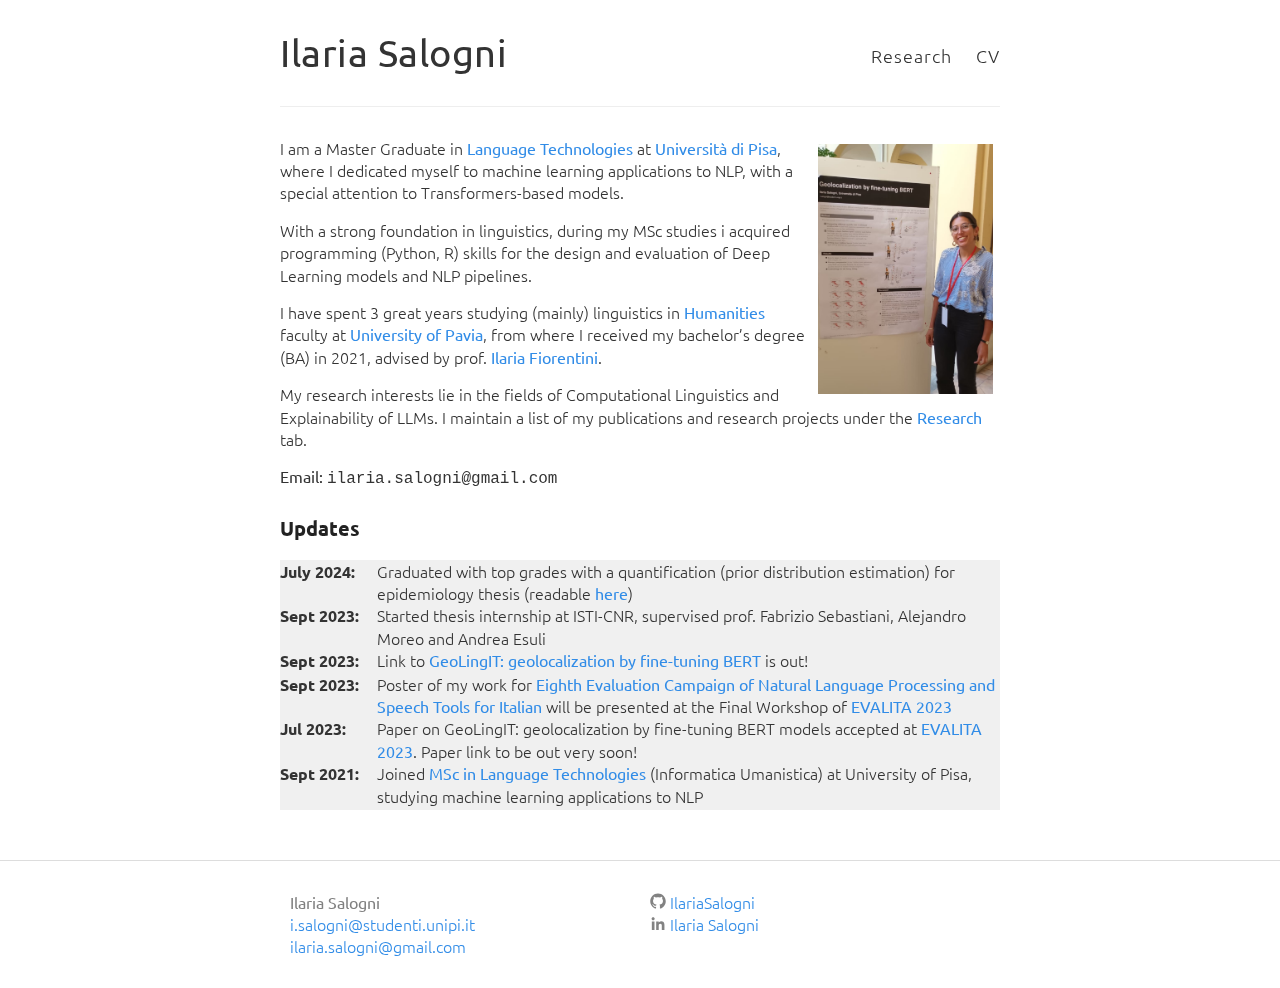
==== commit c9bb3394: "Update index.html" ====
--- a/index.html
+++ b/index.html
@@ -59,7 +59,8 @@
 <col width="100px" />
 <col width="650px" />
 
-<tr><td><b>Sept 2023:</b></td><td>Started working on my master thesis, supervised prof. Fabrizio Sebastiani, Alejandro Moreo and Andrea Esuli</td></tr>
+<tr><td><b>July 2024:</b></td><td>Graduated with top grades with a quantification (prior distribution estimation) for epidemiology thesis (readable <a href="https://github.com/IlariaSalogni/Quantification_VAs/blob/main/Salogni_From_Classification_to_Quantification.pdf/">here</a>)</td></tr>
+<tr><td><b>Sept 2023:</b></td><td>Started thesis internship at ISTI-CNR, supervised prof. Fabrizio Sebastiani, Alejandro Moreo and Andrea Esuli</td></tr>
 <tr><td><b>Sept 2023:</b></td><td> Link to <a href="https://ceur-ws.org/Vol-3473/paper17.pdf">GeoLingIT: geolocalization by fine-tuning BERT</a> is out!</td></tr>
 <tr><td><b>Sept 2023:</b></td><td>Poster of my work for <a href="https://ceur-ws.org/Vol-3473/">Eighth Evaluation Campaign of Natural Language Processing and Speech Tools for Italian</a> will be presented at the Final Workshop of <a href="https://www.evalita.it/campaigns/evalita-2023/">EVALITA 2023</a></td></tr>
 <tr><td><b>Jul 2023:</b></td><td>Paper on GeoLingIT: geolocalization by fine-tuning BERT models accepted at <a href="https://www.evalita.it/">EVALITA 2023</a>. Paper link to be out very soon!</td></tr>
